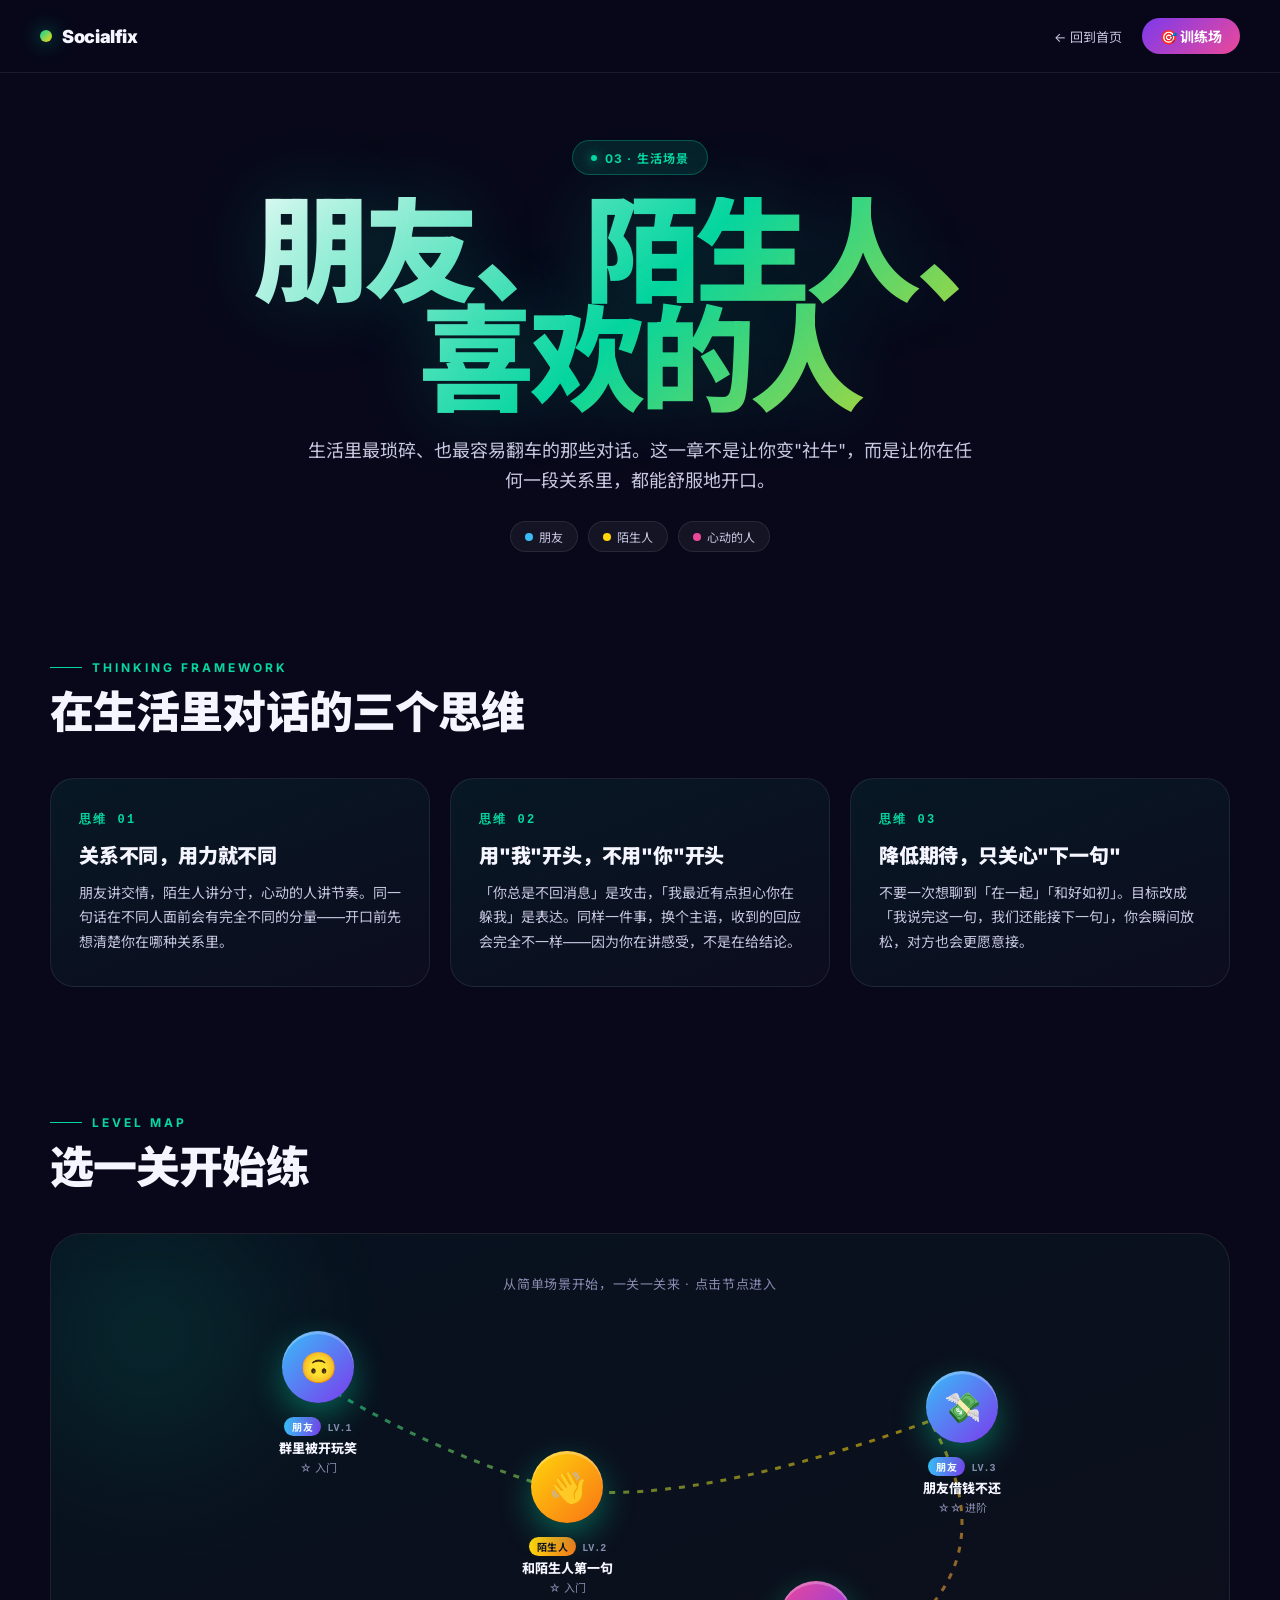
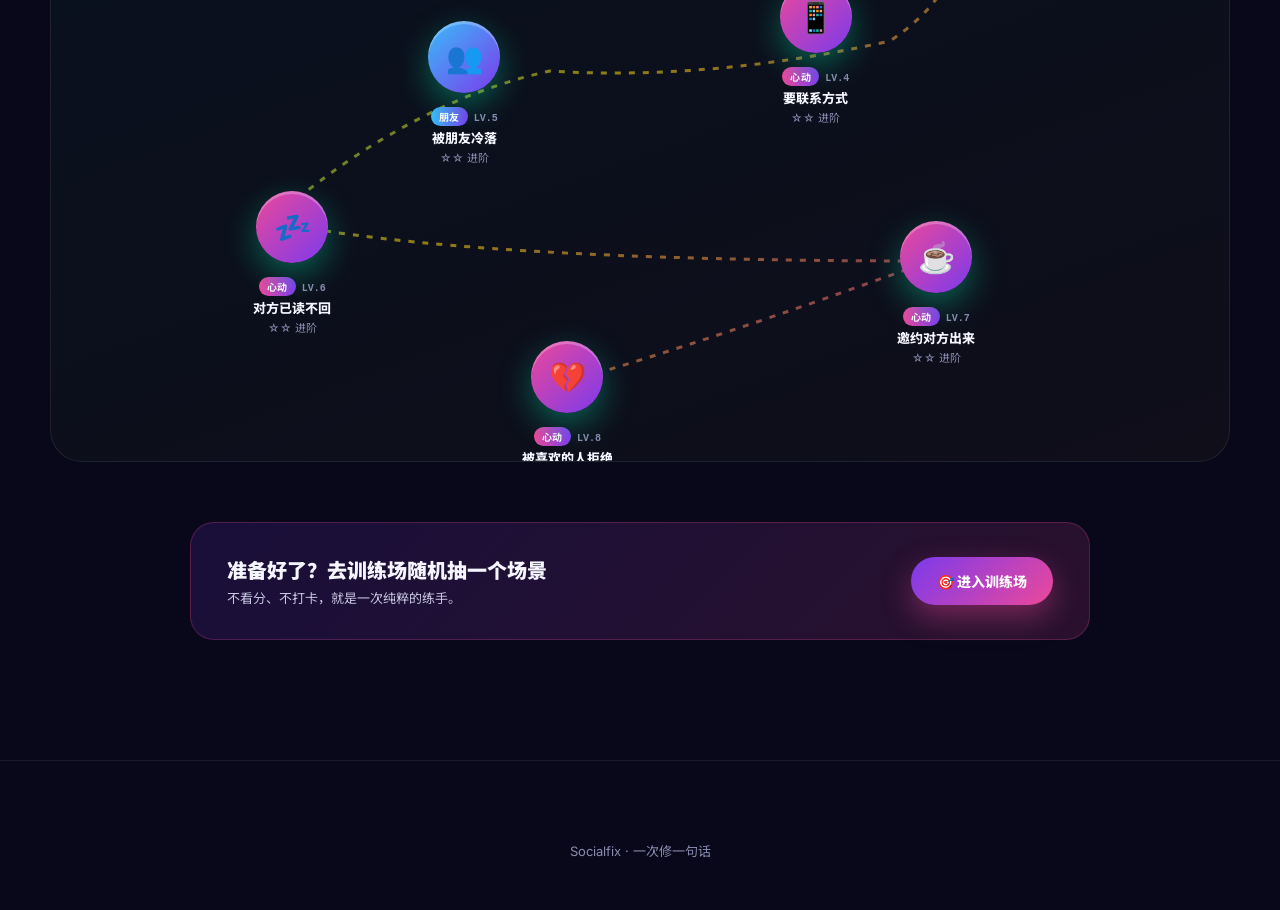
==== category-life.html @ e8e8ca2a "redesign: 3-category structure with training simulator - Merge friends/intimate into unified life ca" ====
<!DOCTYPE html>
<html lang="zh-CN">
<head>
<meta charset="UTF-8">
<meta name="viewport" content="width=device-width, initial-scale=1.0">
<title>生活场景 · Socialfix</title>
<link href="https://fonts.googleapis.com/css2?family=Inter:wght@300;400;500;600;700;800;900&family=Noto+Sans+SC:wght@300;400;500;700;900&display=swap" rel="stylesheet">
<style>
:root{
  --bg-0:#08081a;
  --primary:#06d6a0; --primary-2:#ffd60a;
  --accent:#ec4899;
  --text:#f5f5ff; --text-2:#c7c7e0; --text-3:#8b8bb0;
  --border:rgba(255,255,255,.08);
}
*{margin:0;padding:0;box-sizing:border-box}
html,body{background:var(--bg-0);color:var(--text);font-family:'Inter','Noto Sans SC',sans-serif;-webkit-font-smoothing:antialiased;overflow-x:hidden}

.bg{position:fixed;inset:0;z-index:-2;background:
  radial-gradient(1000px 700px at 20% 10%, rgba(6,214,160,.28), transparent 60%),
  radial-gradient(1000px 700px at 80% 90%, rgba(255,214,10,.20), transparent 60%),
  linear-gradient(180deg,#08081a,#03030c);}
.orbs{position:fixed;inset:0;z-index:-1;pointer-events:none;overflow:hidden}
.orb{position:absolute;border-radius:50%;filter:blur(80px);opacity:.5;animation:float 20s ease-in-out infinite}
.orb.o1{width:520px;height:520px;background:radial-gradient(circle,#06d6a0,transparent 65%);top:-140px;left:-120px}
.orb.o2{width:460px;height:460px;background:radial-gradient(circle,#ffd60a,transparent 65%);top:34%;right:-160px;animation-delay:-6s;opacity:.35}
.orb.o3{width:380px;height:380px;background:radial-gradient(circle,#ec4899,transparent 65%);bottom:-120px;left:24%;animation-delay:-12s;opacity:.4}
@keyframes float{0%,100%{transform:translate(0,0) scale(1)}50%{transform:translate(40px,-30px) scale(1.08)}}

nav{position:fixed;top:0;left:0;right:0;z-index:100;padding:18px 40px;display:flex;justify-content:space-between;align-items:center;backdrop-filter:blur(24px);background:rgba(8,8,26,.55);border-bottom:1px solid var(--border)}
.logo{display:flex;align-items:center;gap:10px;font-weight:900;font-size:18px;letter-spacing:-.02em;text-decoration:none;color:inherit}
.logo-dot{width:12px;height:12px;background:linear-gradient(135deg,var(--primary),var(--primary-2));border-radius:50%;box-shadow:0 0 20px rgba(6,214,160,.7)}
.nav-links{display:flex;gap:20px;align-items:center;font-size:14px}
.nav-links a{color:var(--text-2);text-decoration:none;transition:.2s}
.nav-links a:hover{color:#fff}
.back-link{display:inline-flex;align-items:center;gap:6px;font-size:13px;color:var(--text-3);text-decoration:none}
.nav-cta{background:linear-gradient(135deg,#7c3aed,#ec4899);color:#fff!important;padding:8px 18px;border-radius:999px;font-weight:700}

/* Header */
.header{padding:140px 40px 40px;text-align:center;max-width:960px;margin:0 auto;position:relative}
.chip{display:inline-flex;align-items:center;gap:8px;padding:8px 18px;border-radius:999px;background:rgba(6,214,160,.12);border:1px solid rgba(6,214,160,.3);color:var(--primary);font-size:12px;font-weight:700;letter-spacing:.1em;text-transform:uppercase;margin-bottom:22px;backdrop-filter:blur(10px)}
.chip::before{content:"";width:6px;height:6px;background:var(--primary);border-radius:50%;box-shadow:0 0 12px var(--primary)}
.header h1{font-size:clamp(56px,9vw,120px);font-weight:900;letter-spacing:-.04em;line-height:.95;background:linear-gradient(135deg,#fff 0%,var(--primary) 50%,var(--primary-2) 100%);-webkit-background-clip:text;-webkit-text-fill-color:transparent;background-clip:text;margin-bottom:20px;text-shadow:0 0 80px rgba(6,214,160,.2)}
.header p{font-size:18px;color:var(--text-2);line-height:1.7;max-width:680px;margin:0 auto}

/* Sub-groups */
.subgroups{display:flex;gap:10px;justify-content:center;flex-wrap:wrap;margin-top:24px}
.subgroup{padding:6px 14px;border-radius:999px;background:rgba(255,255,255,.05);border:1px solid var(--border);font-size:12px;color:var(--text-2);display:inline-flex;align-items:center;gap:6px}
.subgroup .dot{width:8px;height:8px;border-radius:50%}
.subgroup.f .dot{background:#38bdf8}
.subgroup.s .dot{background:#ffd60a}
.subgroup.l .dot{background:#ec4899}

/* Thinking techniques */
section{padding:60px 40px}
.container{max-width:1180px;margin:0 auto}
.eyebrow{display:inline-flex;align-items:center;gap:10px;color:var(--primary);font-size:12px;font-weight:700;letter-spacing:.25em;text-transform:uppercase;margin-bottom:12px}
.eyebrow::before{content:"";width:32px;height:1px;background:var(--primary)}
.sec-title{font-size:clamp(30px,4vw,44px);font-weight:900;letter-spacing:-.02em;margin-bottom:40px;line-height:1.15}

.tech-grid{display:grid;grid-template-columns:repeat(3,1fr);gap:20px}
.tech{padding:32px 28px;background:linear-gradient(160deg,rgba(6,214,160,.08),rgba(255,255,255,.02));border:1px solid var(--border);border-radius:24px;transition:.35s;position:relative;overflow:hidden}
.tech::before{content:"";position:absolute;top:-40%;right:-40%;width:80%;height:80%;background:radial-gradient(circle,var(--primary),transparent 65%);opacity:0;filter:blur(30px);transition:.35s}
.tech:hover{border-color:rgba(6,214,160,.4);transform:translateY(-6px)}
.tech:hover::before{opacity:.2}
.tech > *{position:relative;z-index:1}
.tech-num{font-family:monospace;font-size:12px;font-weight:700;color:var(--primary);letter-spacing:.2em;margin-bottom:12px}
.tech h4{font-size:20px;font-weight:900;margin-bottom:12px;letter-spacing:-.01em}
.tech p{font-size:14px;color:var(--text-2);line-height:1.75}

/* Map */
.map-wrap{margin-top:40px;position:relative;padding:40px 24px;background:linear-gradient(160deg,rgba(6,214,160,.05),rgba(255,214,10,.03));border:1px solid var(--border);border-radius:32px;overflow:hidden}
.map-wrap::before{content:"";position:absolute;top:-100px;left:-100px;width:400px;height:400px;background:radial-gradient(circle,var(--primary),transparent 65%);opacity:.15;filter:blur(60px)}
.map-hint{text-align:center;color:var(--text-3);font-size:13px;margin-bottom:28px;letter-spacing:.05em}
.map{position:relative;min-height:700px;max-width:860px;margin:0 auto}
.path-svg{position:absolute;inset:0;width:100%;height:100%;pointer-events:none;z-index:0}

.node{position:absolute;width:130px;text-align:center;text-decoration:none;color:inherit;z-index:2}
.node-circle{width:72px;height:72px;margin:0 auto 12px;border-radius:50%;
  background:linear-gradient(135deg,var(--nc1,var(--primary)),var(--nc2,var(--primary-2)));
  display:grid;place-items:center;font-size:30px;
  box-shadow:0 12px 32px rgba(6,214,160,.4),inset 0 3px 0 rgba(255,255,255,.25);
  transition:.35s;position:relative}
.node-circle::after{content:"";position:absolute;inset:-8px;border-radius:50%;border:2px dashed rgba(255,255,255,.15);opacity:0;transition:.35s}
.node:hover .node-circle{transform:scale(1.12) rotate(-6deg)}
.node:hover .node-circle::after{opacity:1;transform:rotate(60deg)}
.node-tag{display:inline-block;font-size:10px;font-weight:700;color:#fff;padding:2px 8px;border-radius:999px;margin-bottom:4px;letter-spacing:.05em}
.node-tag.friends{background:linear-gradient(90deg,#38bdf8,#7c3aed)}
.node-tag.strangers{background:linear-gradient(90deg,#ffd60a,#f97316);color:#0a0a1f}
.node-tag.lovers{background:linear-gradient(90deg,#ec4899,#7c3aed)}
.node-num{display:inline-block;font-family:monospace;font-size:10px;font-weight:700;color:var(--text-3);margin-left:6px}
.node-title{font-size:13px;font-weight:800;line-height:1.35;margin-bottom:2px}
.node-diff{font-size:11px;color:var(--text-3)}
.node.locked .node-circle{background:rgba(255,255,255,.05);border:1px dashed var(--border);color:var(--text-3);box-shadow:none}
.node.locked{pointer-events:none;opacity:.45}

/* Positions - 7 unlocked levels arranged like a wandering path */
.n1{top:10px;left:5%}
.n2{top:130px;left:34%}
.n3{top:50px;right:5%}
.n4{top:260px;right:22%}
.n5{top:300px;left:22%}
.n6{top:470px;left:2%}
.n7{top:500px;right:8%}
.n8{top:620px;left:34%}

/* CTA to training */
.train-strip{margin:60px auto 0;max-width:900px;padding:32px 36px;border-radius:24px;
  background:linear-gradient(135deg,rgba(124,58,237,.15),rgba(236,72,153,.15));
  border:1px solid rgba(236,72,153,.25);
  display:flex;align-items:center;justify-content:space-between;gap:20px;flex-wrap:wrap}
.train-strip-txt h4{font-size:20px;font-weight:900;margin-bottom:4px}
.train-strip-txt p{font-size:13px;color:var(--text-2)}
.train-strip a{padding:14px 26px;background:linear-gradient(135deg,#7c3aed,#ec4899);border-radius:999px;color:#fff;text-decoration:none;font-weight:800;font-size:14px;white-space:nowrap;box-shadow:0 12px 30px rgba(236,72,153,.4);transition:.25s}
.train-strip a:hover{transform:translateY(-2px)}

footer{padding:80px 40px 50px;text-align:center;border-top:1px solid var(--border);margin-top:60px}
.foot-text{color:var(--text-3);font-size:13px}

@media (max-width:900px){
  .tech-grid{grid-template-columns:1fr;gap:14px}
  nav{padding:14px 20px}
  .header{padding:110px 20px 30px}
  section{padding:40px 20px}
  .nav-links a:not(.back-link):not(.nav-cta){display:none}
  .map{min-height:auto}.path-svg{display:none}
  .node{position:relative;top:auto!important;left:auto!important;right:auto!important;width:100%;margin:0 0 16px;display:flex;align-items:center;gap:14px;text-align:left;background:rgba(255,255,255,.03);border:1px solid var(--border);padding:14px;border-radius:16px}
  .node-circle{margin:0;width:56px;height:56px;font-size:24px;flex-shrink:0}
  .node > div:not(.node-circle){flex:1}
}
</style>
</head>
<body>
<div class="bg"></div>
<div class="orbs">
  <div class="orb o1"></div>
  <div class="orb o2"></div>
  <div class="orb o3"></div>
</div>

<nav>
  <a class="logo" href="index.html"><span class="logo-dot"></span>Socialfix</a>
  <div class="nav-links">
    <a class="back-link" href="index.html">← 回到首页</a>
    <a href="simulator.html" class="nav-cta">🎯 训练场</a>
  </div>
</nav>

<div class="header">
  <div class="chip">03 · 生活场景</div>
  <h1>朋友、陌生人、<br>喜欢的人</h1>
  <p>生活里最琐碎、也最容易翻车的那些对话。这一章不是让你变"社牛"，而是让你在任何一段关系里，都能舒服地开口。</p>
  <div class="subgroups">
    <span class="subgroup f"><span class="dot"></span>朋友</span>
    <span class="subgroup s"><span class="dot"></span>陌生人</span>
    <span class="subgroup l"><span class="dot"></span>心动的人</span>
  </div>
</div>

<section>
  <div class="container">
    <span class="eyebrow">Thinking Framework</span>
    <h2 class="sec-title">在生活里对话的三个思维</h2>
    <div class="tech-grid">
      <div class="tech">
        <div class="tech-num">思维 01</div>
        <h4>关系不同，用力就不同</h4>
        <p>朋友讲交情，陌生人讲分寸，心动的人讲节奏。同一句话在不同人面前会有完全不同的分量——开口前先想清楚你在哪种关系里。</p>
      </div>
      <div class="tech">
        <div class="tech-num">思维 02</div>
        <h4>用"我"开头，不用"你"开头</h4>
        <p>「你总是不回消息」是攻击，「我最近有点担心你在躲我」是表达。同样一件事，换个主语，收到的回应会完全不一样——因为你在讲感受，不是在给结论。</p>
      </div>
      <div class="tech">
        <div class="tech-num">思维 03</div>
        <h4>降低期待，只关心"下一句"</h4>
        <p>不要一次想聊到「在一起」「和好如初」。目标改成「我说完这一句，我们还能接下一句」，你会瞬间放松，对方也会更愿意接。</p>
      </div>
    </div>
  </div>
</section>

<section>
  <div class="container">
    <span class="eyebrow">Level Map</span>
    <h2 class="sec-title">选一关开始练</h2>

    <div class="map-wrap">
      <div class="map-hint">从简单场景开始，一关一关来 · 点击节点进入</div>
      <div class="map">
        <svg class="path-svg" viewBox="0 0 860 700" preserveAspectRatio="none">
          <defs>
            <linearGradient id="pathGrad" x1="0" y1="0" x2="1" y2="1">
              <stop offset="0%" stop-color="#06d6a0" stop-opacity=".6"/>
              <stop offset="50%" stop-color="#ffd60a" stop-opacity=".55"/>
              <stop offset="100%" stop-color="#ec4899" stop-opacity=".55"/>
            </linearGradient>
          </defs>
          <path d="M 90 50 Q 200 120 320 160 T 720 100 Q 800 240 680 320 Q 500 360 340 350 Q 200 380 60 500 Q 250 540 720 540 Q 500 620 360 660"
                stroke="url(#pathGrad)" stroke-width="3" stroke-dasharray="6 8" fill="none"/>
        </svg>

        <a class="node n1" href="level.html?cat=life&id=1" style="--nc1:#38bdf8;--nc2:#7c3aed">
          <div class="node-circle">🙃</div>
          <span class="node-tag friends">朋友</span><span class="node-num">LV.1</span>
          <div class="node-title">群里被开玩笑</div>
          <div class="node-diff">☆ 入门</div>
        </a>
        <a class="node n2" href="level.html?cat=life&id=2" style="--nc1:#ffd60a;--nc2:#f97316">
          <div class="node-circle">👋</div>
          <span class="node-tag strangers">陌生人</span><span class="node-num">LV.2</span>
          <div class="node-title">和陌生人第一句</div>
          <div class="node-diff">☆ 入门</div>
        </a>
        <a class="node n3" href="level.html?cat=life&id=3" style="--nc1:#38bdf8;--nc2:#7c3aed">
          <div class="node-circle">💸</div>
          <span class="node-tag friends">朋友</span><span class="node-num">LV.3</span>
          <div class="node-title">朋友借钱不还</div>
          <div class="node-diff">☆☆ 进阶</div>
        </a>
        <a class="node n4" href="level.html?cat=life&id=4" style="--nc1:#ec4899;--nc2:#7c3aed">
          <div class="node-circle">📱</div>
          <span class="node-tag lovers">心动</span><span class="node-num">LV.4</span>
          <div class="node-title">要联系方式</div>
          <div class="node-diff">☆☆ 进阶</div>
        </a>
        <a class="node n5" href="level.html?cat=life&id=5" style="--nc1:#38bdf8;--nc2:#7c3aed">
          <div class="node-circle">👥</div>
          <span class="node-tag friends">朋友</span><span class="node-num">LV.5</span>
          <div class="node-title">被朋友冷落</div>
          <div class="node-diff">☆☆ 进阶</div>
        </a>
        <a class="node n6" href="level.html?cat=life&id=6" style="--nc1:#ec4899;--nc2:#7c3aed">
          <div class="node-circle">💤</div>
          <span class="node-tag lovers">心动</span><span class="node-num">LV.6</span>
          <div class="node-title">对方已读不回</div>
          <div class="node-diff">☆☆ 进阶</div>
        </a>
        <a class="node n7" href="level.html?cat=life&id=7" style="--nc1:#ec4899;--nc2:#7c3aed">
          <div class="node-circle">☕</div>
          <span class="node-tag lovers">心动</span><span class="node-num">LV.7</span>
          <div class="node-title">邀约对方出来</div>
          <div class="node-diff">☆☆ 进阶</div>
        </a>
        <a class="node n8" href="level.html?cat=life&id=8" style="--nc1:#ec4899;--nc2:#7c3aed">
          <div class="node-circle">💔</div>
          <span class="node-tag lovers">心动</span><span class="node-num">LV.8</span>
          <div class="node-title">被喜欢的人拒绝</div>
          <div class="node-diff">☆☆☆ 高阶</div>
        </a>
      </div>
    </div>

    <div class="train-strip">
      <div class="train-strip-txt">
        <h4>准备好了？去训练场随机抽一个场景</h4>
        <p>不看分、不打卡，就是一次纯粹的练手。</p>
      </div>
      <a href="simulator.html">🎯 进入训练场</a>
    </div>
  </div>
</section>

<footer><div class="foot-text">Socialfix · 一次修一句话</div></footer>
</body>
</html>
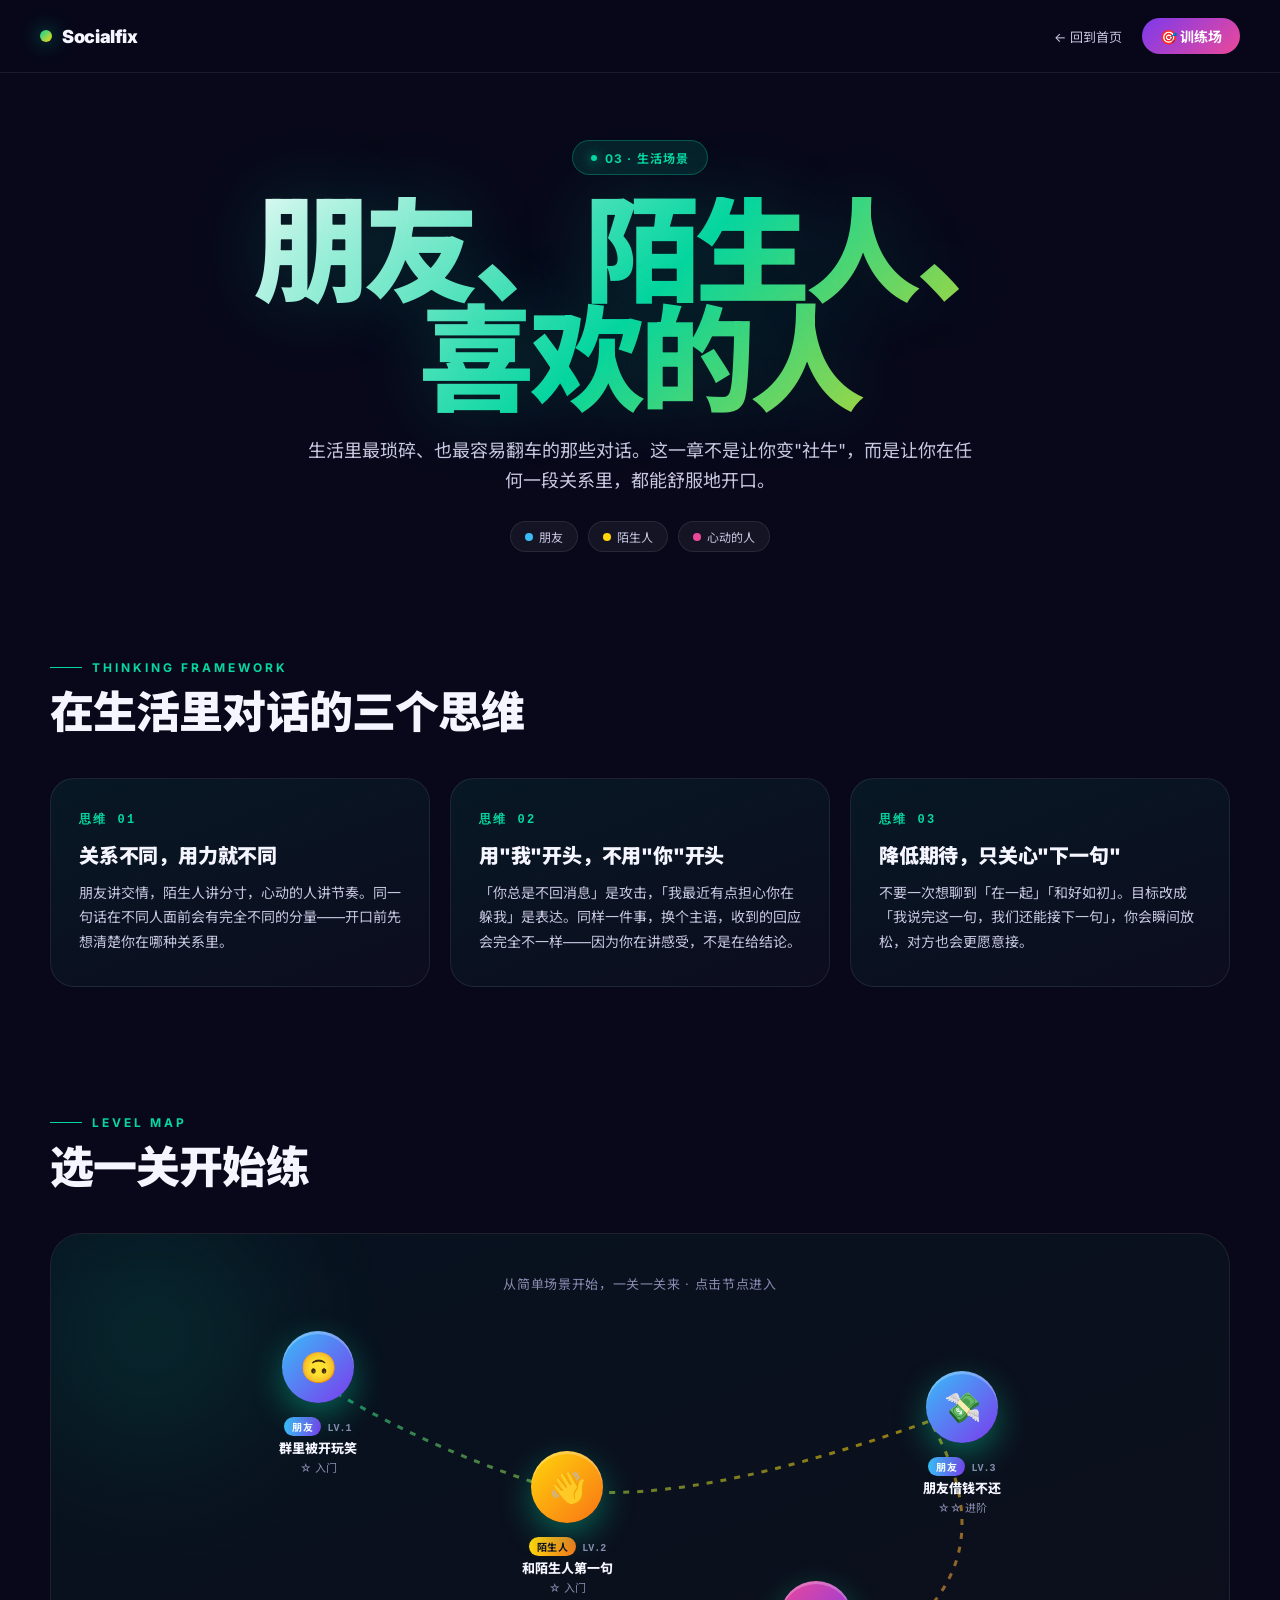
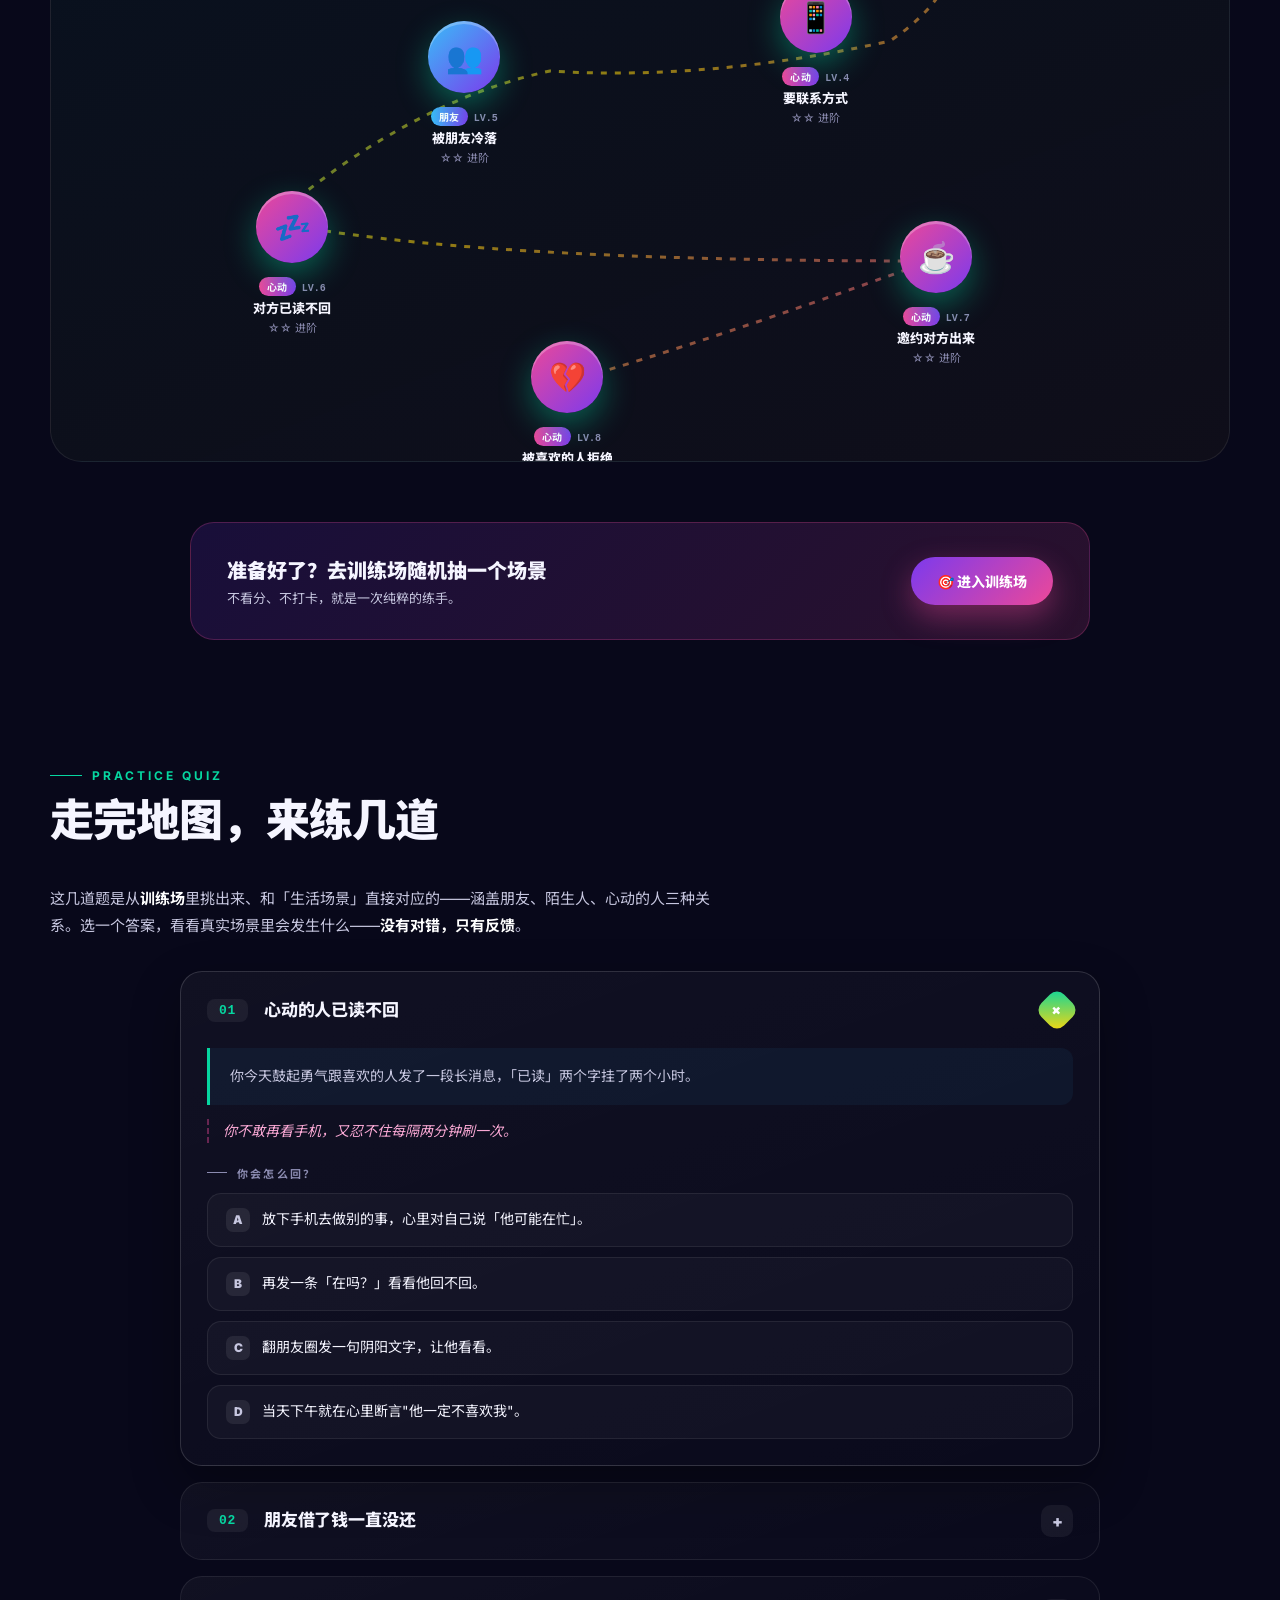
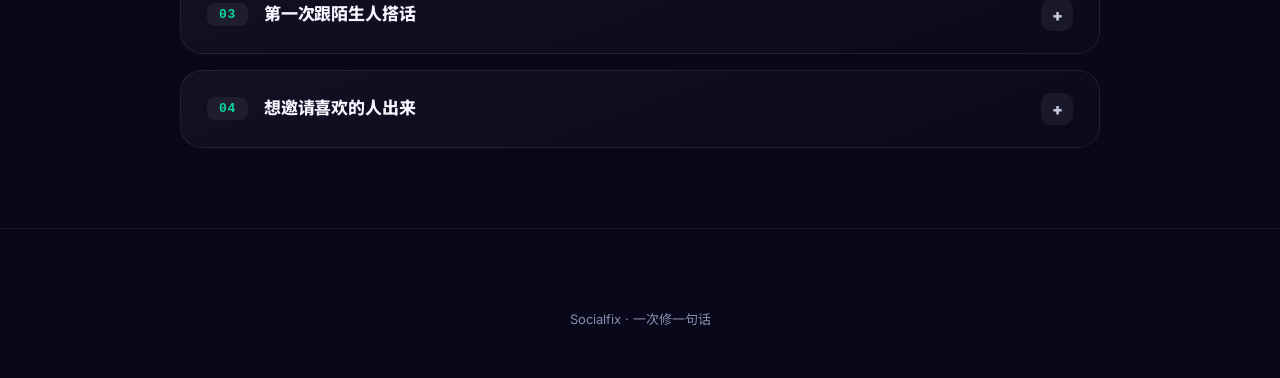
==== commit d827b7a1: "feat(category): embed matching training quizzes below the level map - Add shared scenes.js as single" ====
--- a/category-life.html
+++ b/category-life.html
@@ -5,6 +5,7 @@
 <meta name="viewport" content="width=device-width, initial-scale=1.0">
 <title>生活场景 · Socialfix</title>
 <link href="https://fonts.googleapis.com/css2?family=Inter:wght@300;400;500;600;700;800;900&family=Noto+Sans+SC:wght@300;400;500;700;900&display=swap" rel="stylesheet">
+<link rel="stylesheet" href="practice.css">
 <style>
 :root{
   --bg-0:#08081a;
@@ -262,6 +263,17 @@
   </div>
 </section>
 
+<section class="practice">
+  <div class="container">
+    <span class="eyebrow">Practice Quiz</span>
+    <h2 class="sec-title">走完地图，来练几道</h2>
+    <p class="practice-intro">这几道题是从<b>训练场</b>里挑出来、和「生活场景」直接对应的——涵盖朋友、陌生人、心动的人三种关系。选一个答案，看看真实场景里会发生什么——<b>没有对错，只有反馈</b>。</p>
+    <div class="quiz-list" id="quizList" data-cat="life"></div>
+  </div>
+</section>
+
 <footer><div class="foot-text">Socialfix · 一次修一句话</div></footer>
+<script src="scenes.js"></script>
+<script src="practice.js"></script>
 </body>
 </html>
--- a/practice.css
+++ b/practice.css
@@ -0,0 +1,118 @@
+/* Socialfix · Practice quiz block styles
+ * Used on category-*.html pages. Neutral color variables inherited
+ * from the host page's :root so it matches each category's theme. */
+
+.practice{padding:60px 40px 20px}
+.practice .container{max-width:1180px;margin:0 auto}
+.practice-intro{color:var(--text-2);font-size:15px;max-width:680px;line-height:1.8;margin-bottom:32px}
+.practice-intro b{color:#fff;font-weight:700}
+
+.quiz-list{display:flex;flex-direction:column;gap:16px;max-width:920px;margin:0 auto}
+
+.quiz{
+  background:linear-gradient(160deg,rgba(255,255,255,.04),rgba(255,255,255,.01));
+  border:1px solid var(--border);border-radius:22px;overflow:hidden;
+  transition:.3s;
+}
+.quiz[open]{border-color:rgba(255,255,255,.15);box-shadow:0 20px 50px rgba(0,0,0,.32)}
+.quiz > summary{
+  display:flex;align-items:center;gap:16px;padding:22px 26px;cursor:pointer;
+  list-style:none;user-select:none;transition:.25s;
+}
+.quiz > summary::-webkit-details-marker{display:none}
+.quiz > summary:hover{background:rgba(255,255,255,.03)}
+
+.quiz-index{
+  font-family:monospace;font-weight:900;font-size:13px;color:var(--primary);
+  background:rgba(255,255,255,.06);padding:4px 12px;border-radius:8px;letter-spacing:.05em;
+  flex-shrink:0;
+}
+.quiz-title{flex:1;font-size:17px;font-weight:800;letter-spacing:-.01em;line-height:1.35}
+.quiz-toggle{
+  width:32px;height:32px;border-radius:10px;background:rgba(255,255,255,.06);
+  display:grid;place-items:center;font-size:16px;font-weight:900;
+  color:var(--text-2);transition:.3s;flex-shrink:0;
+}
+.quiz[open] .quiz-toggle{
+  transform:rotate(45deg);
+  background:linear-gradient(135deg,var(--primary),var(--primary-2));color:#fff;
+}
+
+.quiz-body{padding:0 26px 26px}
+.p-scene{
+  padding:16px 20px;background:rgba(56,189,248,.06);
+  border-left:3px solid var(--primary);border-radius:0 12px 12px 0;
+  font-size:14px;line-height:1.75;color:var(--text-2);margin-bottom:14px;
+}
+.p-quote{
+  padding-left:14px;border-left:2px dashed rgba(236,72,153,.4);
+  font-style:italic;color:#f9a8d4;font-size:14px;line-height:1.7;margin-bottom:22px;
+}
+.p-choices-label{
+  display:flex;align-items:center;gap:10px;
+  font-size:11px;color:var(--text-3);letter-spacing:.2em;
+  text-transform:uppercase;margin-bottom:12px;font-weight:700;
+}
+.p-choices-label::before{content:"";width:20px;height:1px;background:var(--text-3)}
+
+.p-choices{display:flex;flex-direction:column;gap:10px}
+.p-choice{
+  padding:14px 18px;background:rgba(255,255,255,.03);border:1px solid var(--border);
+  border-radius:14px;cursor:pointer;transition:.25s;text-align:left;
+  font-family:inherit;font-size:14px;line-height:1.6;color:var(--text);
+  display:flex;gap:12px;align-items:flex-start;
+}
+.p-choice:hover{background:rgba(255,255,255,.06);border-color:rgba(255,255,255,.2);transform:translateX(3px)}
+.p-choice-letter{
+  display:inline-block;width:24px;height:24px;border-radius:7px;
+  background:rgba(255,255,255,.08);color:var(--text-2);
+  font-weight:900;font-size:12px;text-align:center;line-height:24px;flex-shrink:0;
+  transition:.25s;
+}
+.p-choice:hover .p-choice-letter{
+  background:linear-gradient(135deg,var(--primary),var(--primary-2));color:#fff;
+}
+.p-choice.disabled{pointer-events:none;opacity:.5}
+.p-choice.selected{border-color:rgba(255,255,255,.35);background:rgba(255,255,255,.07)}
+.p-choice.selected .p-choice-letter{background:linear-gradient(135deg,var(--primary),var(--primary-2));color:#fff}
+
+.p-feedback{
+  margin-top:18px;padding:20px;border-radius:16px;
+  border:1px solid var(--border);background:rgba(255,255,255,.03);
+  animation:p-fade .35s ease-out;
+}
+@keyframes p-fade{from{opacity:0;transform:translateY(6px)}to{opacity:1;transform:translateY(0)}}
+.p-feedback-top{display:flex;align-items:center;gap:12px;margin-bottom:12px}
+.p-feedback-icon{
+  width:38px;height:38px;border-radius:10px;
+  display:grid;place-items:center;font-size:18px;flex-shrink:0;
+}
+.p-feedback-label{font-size:10px;color:var(--text-3);letter-spacing:.15em;text-transform:uppercase;font-weight:700;margin-bottom:2px}
+.p-feedback-title{font-size:15px;font-weight:900;letter-spacing:-.01em}
+
+.p-feedback.good .p-feedback-icon{background:linear-gradient(135deg,#06d6a0,#38bdf8)}
+.p-feedback.good .p-feedback-title{color:#a3f5cf}
+.p-feedback.mid .p-feedback-icon{background:linear-gradient(135deg,#ffd60a,#f97316);color:#0a0a1f}
+.p-feedback.mid .p-feedback-title{color:#ffd60a}
+.p-feedback.bad .p-feedback-icon{background:linear-gradient(135deg,#ef4444,#f97316)}
+.p-feedback.bad .p-feedback-title{color:#fca5a5}
+
+.p-feedback-body{font-size:13.5px;color:var(--text-2);line-height:1.85;margin-bottom:12px}
+.p-feedback-body b{color:#fff;font-weight:700}
+.p-feedback-tip{
+  padding:12px 14px;background:rgba(255,214,10,.08);
+  border:1px dashed rgba(255,214,10,.3);border-radius:10px;
+  font-size:12.5px;color:var(--text-2);line-height:1.7;
+  display:flex;gap:10px;
+}
+.p-feedback-tip::before{content:"💡";font-size:16px;flex-shrink:0}
+
+@media (max-width:700px){
+  .practice{padding:40px 20px 10px}
+  .quiz > summary{padding:18px 20px;gap:12px}
+  .quiz-body{padding:0 20px 22px}
+  .quiz-title{font-size:15px}
+  .p-scene,.p-quote{font-size:13.5px}
+  .p-choice{font-size:13.5px;padding:12px 14px}
+  .p-feedback-body{font-size:13px}
+}
